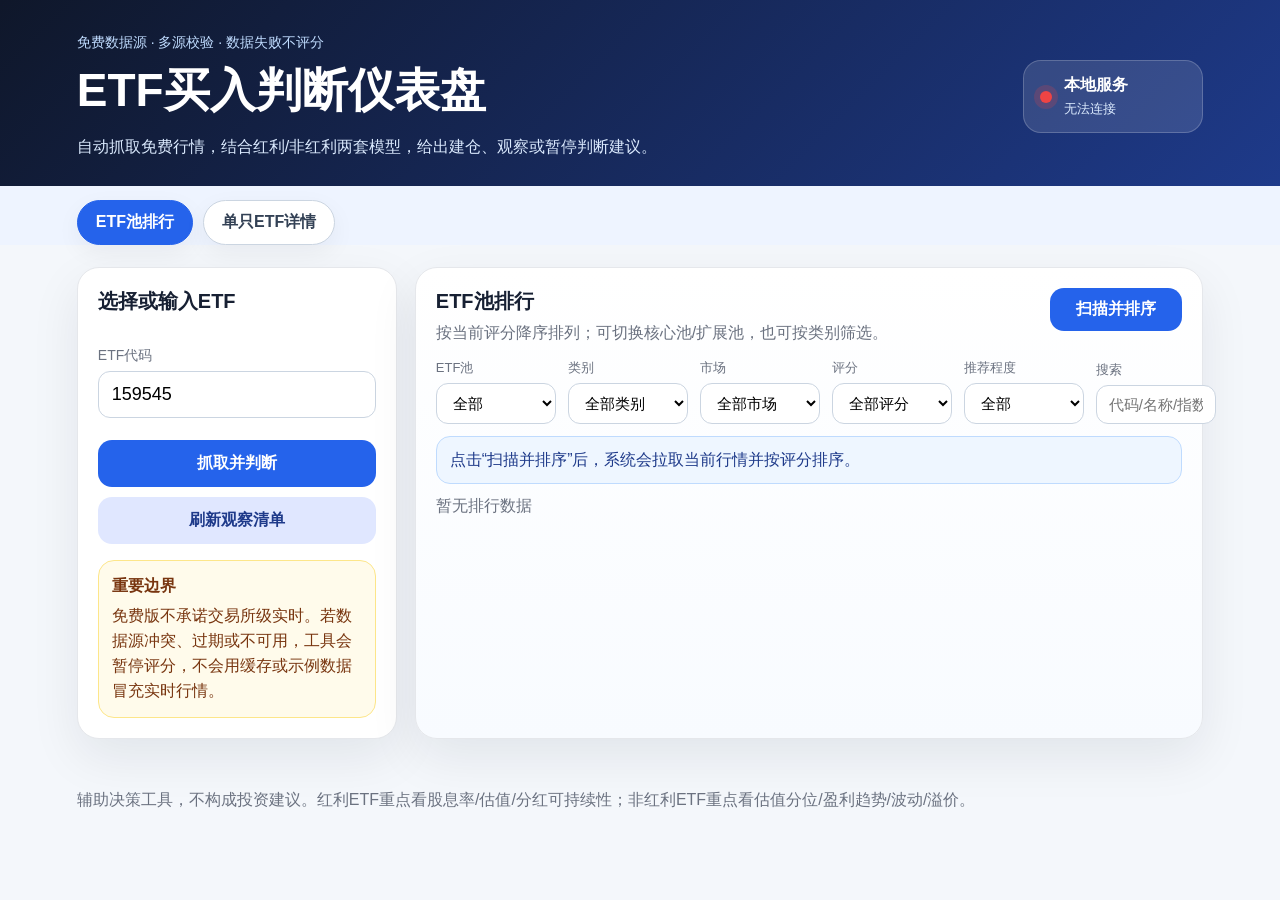
==== public/index.html @ 31ed78bc "Add core and extended ETF ranking page" ====
<!doctype html>
<html lang="zh-CN">
<head>
  <meta charset="utf-8" />
  <meta name="viewport" content="width=device-width, initial-scale=1" />
  <title>ETF买入判断仪表盘</title>
  <link rel="stylesheet" href="styles.css" />
</head>
<body>
  <header class="hero">
    <div>
      <p class="eyebrow">免费数据源 · 多源校验 · 数据失败不评分</p>
      <h1>ETF买入判断仪表盘</h1>
      <p class="subtitle">自动抓取免费行情，结合红利/非红利两套模型，给出建仓、观察或暂停判断建议。</p>
    </div>
    <div class="status-card">
      <span id="serverStatus" class="dot"></span>
      <div>
        <strong>本地服务</strong>
        <p id="serverStatusText">正在检测...</p>
      </div>
    </div>
  </header>

  <nav class="page-tabs">
    <button id="rankPageBtn" class="page-tab active" type="button">ETF池排行</button>
    <button id="detailPageBtn" class="page-tab" type="button">单只ETF详情</button>
  </nav>

  <main class="layout">
    <section class="panel controls">
      <h2>选择或输入ETF</h2>
      <div class="chips" id="templateChips"></div>
      <label class="field">
        <span>ETF代码</span>
        <input id="codeInput" value="159545" placeholder="例如 159545 / 513050 / VTI" />
      </label>
      <button id="analyzeBtn" class="primary">抓取并判断</button>
      <button id="refreshAllBtn" class="secondary">刷新观察清单</button>
      <div class="notice">
        <strong>重要边界</strong>
        <p>免费版不承诺交易所级实时。若数据源冲突、过期或不可用，工具会暂停评分，不会用缓存或示例数据冒充实时行情。</p>
      </div>
    </section>

    <section class="panel wide pool-panel page-section rank-page" id="poolRankPanel">
      <div class="pool-head">
        <div>
          <h2>ETF池排行</h2>
          <p>按当前评分降序排列；可切换核心池/扩展池，也可按类别筛选。</p>
        </div>
        <button id="scanPoolBtn" class="primary compact-btn">扫描并排序</button>
      </div>
      <div class="pool-filters">
        <label><span>ETF池</span><select id="poolFilter"><option value="all">全部</option><option value="core">核心池</option><option value="extended">扩展池</option></select></label>
        <label><span>类别</span><select id="categoryFilter"><option value="all">全部类别</option></select></label>
        <label><span>市场</span><select id="marketFilter"><option value="all">全部市场</option><option value="cn">A股场内</option><option value="hk_cross">港股/港股通/中概</option><option value="us">美股本土</option><option value="qdii">QDII/跨境</option></select></label>
        <label><span>评分</span><select id="scoreFilter"><option value="all">全部评分</option><option value="80">80分以上</option><option value="65">65-80分</option><option value="50">50-65分</option><option value="0">50分以下/暂停</option></select></label>
        <label><span>推荐程度</span><select id="recommendFilter"><option value="all">全部</option><option value="buy">可买/小底仓以上</option><option value="watch">观察等待</option><option value="avoid">暂不买/暂停</option></select></label>
        <label><span>搜索</span><input id="poolSearch" placeholder="代码/名称/指数" /></label>
      </div>
      <div id="poolSummary" class="pool-summary">点击“扫描并排序”后，系统会拉取当前行情并按评分排序。</div>
      <div id="poolRankList" class="pool-rank-list empty">暂无排行数据</div>
    </section>

    <section class="panel result-panel page-section detail-page">
      <div class="result-head">
        <div>
          <h2 id="etfTitle">等待分析</h2>
          <p id="etfSub">请选择ETF后点击“抓取并判断”。</p>
        </div>
        <div class="score-ring" id="scoreRing"><span id="scoreValue">--</span><small>分</small></div>
      </div>
      <div class="verdict" id="verdict">暂无建议</div>
      <div class="grid two">
        <div class="metric"><span>最新价</span><strong id="price">--</strong></div>
        <div class="metric"><span>涨跌幅</span><strong id="changePct">--</strong></div>
        <div class="metric"><span>成交额</span><strong id="amount">--</strong></div>
        <div class="metric"><span>52周价格分位</span><strong id="pricePct">--</strong></div>
        <div class="metric"><span>近一年波动率</span><strong id="volatility">--</strong></div>
        <div class="metric"><span>近一年最大回撤</span><strong id="drawdown">--</strong></div>
      </div>
      <div class="data-status" id="dataStatus">数据状态：--</div>
      <div class="risk-tags" id="riskTags"></div>
    </section>

    <section class="panel wide page-section detail-page">
      <h2>是否推荐买入</h2>
      <div id="recommendationDetails" class="recommendation-details empty">暂无数据</div>
    </section>

    <section class="panel wide page-section detail-page">
      <h2>核心数值</h2>
      <div id="rawMetrics" class="raw-metrics empty">暂无数据</div>
    </section>

    <section class="panel page-section detail-page">
      <h2>评分拆解</h2>
      <div id="components" class="components empty">暂无数据</div>
    </section>

    <section class="panel page-section detail-page">
      <h2>数据源校验</h2>
      <div id="sources" class="sources empty">暂无数据</div>
    </section>

    <section class="panel wide page-section detail-page">
      <h2>观察清单</h2>
      <div id="watchlist" class="watchlist"></div>
    </section>
  </main>

  <footer>
    <p>辅助决策工具，不构成投资建议。红利ETF重点看股息率/估值/分红可持续性；非红利ETF重点看估值分位/盈利趋势/波动/溢价。</p>
  </footer>

  <script src="app.js"></script>
</body>
</html>
---- public/styles.css ----
:root {
  --bg: #f4f7fb;
  --panel: #ffffff;
  --ink: #172033;
  --muted: #6b7280;
  --blue: #2563eb;
  --green: #16a34a;
  --amber: #d97706;
  --red: #dc2626;
  --line: #e5e7eb;
  --shadow: 0 18px 50px rgba(15, 23, 42, .08);
}
* { box-sizing: border-box; }
body { margin: 0; font-family: -apple-system, BlinkMacSystemFont, "Segoe UI", "PingFang SC", sans-serif; background: var(--bg); color: var(--ink); }
.hero { display: flex; justify-content: space-between; gap: 24px; align-items: center; padding: 34px 6vw 26px; background: linear-gradient(135deg, #0f172a, #1e3a8a); color: white; }
.eyebrow { color: #bfdbfe; margin: 0 0 8px; font-size: 14px; }
h1 { margin: 0; font-size: clamp(28px, 5vw, 46px); }
.subtitle { margin: 12px 0 0; color: #dbeafe; max-width: 760px; line-height: 1.6; }
.status-card { display:flex; align-items:center; gap:12px; background: rgba(255,255,255,.12); border: 1px solid rgba(255,255,255,.2); padding:14px 16px; border-radius:18px; min-width: 180px; }
.status-card p { margin: 4px 0 0; color:#dbeafe; font-size:13px; }
.dot { width:12px; height:12px; border-radius:50%; background:#f59e0b; box-shadow:0 0 0 6px rgba(245,158,11,.2); }
.dot.ok { background:#22c55e; box-shadow:0 0 0 6px rgba(34,197,94,.2); }
.dot.bad { background:#ef4444; box-shadow:0 0 0 6px rgba(239,68,68,.2); }
.layout { display:grid; grid-template-columns: 320px 1fr 1fr; gap:18px; padding: 22px 6vw 32px; }
.panel { background: var(--panel); border:1px solid var(--line); border-radius:22px; padding:20px; box-shadow: var(--shadow); }
.panel h2 { margin:0 0 16px; font-size:20px; }
.controls { grid-row: span 2; }
.wide { grid-column: 1 / -1; }
.chips { display:flex; flex-wrap:wrap; gap:8px; margin-bottom:16px; }
.chip { border:1px solid #cbd5e1; background:#f8fafc; padding:8px 10px; border-radius:999px; cursor:pointer; font-weight:600; }
.chip:hover, .chip.active { background:#dbeafe; border-color:#60a5fa; color:#1d4ed8; }
.field { display:block; margin:12px 0; }
.field span { display:block; color:var(--muted); font-size:14px; margin-bottom:6px; }
input { width:100%; border:1px solid #cbd5e1; border-radius:12px; padding:12px 13px; font-size:18px; text-transform:uppercase; }
button { width:100%; border:0; border-radius:14px; padding:13px 14px; font-size:16px; font-weight:700; cursor:pointer; margin-top:10px; }
.primary { background:var(--blue); color:white; }
.secondary { background:#e0e7ff; color:#1e3a8a; }
.notice { background:#fffbeb; border:1px solid #fde68a; color:#78350f; border-radius:16px; padding:13px; margin-top:16px; line-height:1.55; }
.notice p { margin:6px 0 0; }
.result-head { display:flex; justify-content:space-between; gap:16px; align-items:center; }
#etfTitle { margin-bottom:6px; }
#etfSub { margin:0; color:var(--muted); line-height:1.5; }
.score-ring { flex: 0 0 92px; height:92px; border-radius:50%; display:flex; align-items:center; justify-content:center; background:conic-gradient(var(--blue) 0deg, #e5e7eb 0); flex-direction:column; color:#0f172a; }
.score-ring span { font-size:28px; font-weight:800; }
.score-ring small { margin-top:-5px; color:var(--muted); }
.verdict { margin:16px 0; padding:14px; border-radius:16px; background:#eff6ff; color:#1e3a8a; font-weight:700; line-height:1.5; }
.grid.two { display:grid; grid-template-columns: repeat(2, minmax(0, 1fr)); gap:10px; }
.metric { background:#f8fafc; border:1px solid #e2e8f0; border-radius:16px; padding:12px; }
.metric span { display:block; color:var(--muted); font-size:13px; }
.metric strong { display:block; margin-top:6px; font-size:20px; }
.data-status { margin-top:14px; padding:12px; border-radius:14px; background:#f1f5f9; color:#334155; line-height:1.5; }
.risk-tags { display:flex; flex-wrap:wrap; gap:8px; margin-top:12px; }
.tag { background:#fee2e2; color:#991b1b; padding:7px 9px; border-radius:999px; font-size:13px; font-weight:700; }
.components, .sources { display:grid; gap:10px; }
.component-row, .source-row { border:1px solid #e5e7eb; border-radius:14px; padding:11px; background:#f9fafb; }
.component-top { display:flex; justify-content:space-between; margin-bottom:8px; font-weight:700; }
.bar { height:9px; background:#e5e7eb; border-radius:999px; overflow:hidden; }
.bar i { display:block; height:100%; background:var(--blue); border-radius:999px; }
.source-row { display:grid; grid-template-columns: 1fr auto; gap:8px; align-items:start; }
.source-row small { color:var(--muted); display:block; margin-top:4px; }
.empty { color:var(--muted); }
.watchlist { display:grid; grid-template-columns: repeat(auto-fit, minmax(220px, 1fr)); gap:12px; }
.watch-card { border:1px solid #e5e7eb; border-radius:18px; padding:14px; background:#f8fafc; }
.watch-card strong { display:block; font-size:18px; }
.watch-card p { margin:8px 0 0; color:var(--muted); }
footer { padding: 0 6vw 30px; color:var(--muted); line-height:1.6; }
@media (max-width: 1000px) { .layout { grid-template-columns: 1fr; } .controls { grid-row:auto; } .hero { flex-direction:column; align-items:flex-start; } }
.raw-metrics { display:grid; grid-template-columns: repeat(auto-fit, minmax(180px, 1fr)); gap:10px; }
.raw-item { background:#f8fafc; border:1px solid #e2e8f0; border-radius:16px; padding:12px; min-height:86px; }
.raw-item span { display:block; color:var(--muted); font-size:13px; line-height:1.35; }
.raw-item strong { display:block; margin-top:7px; font-size:18px; line-height:1.25; word-break:break-word; }
.raw-item small { display:block; color:#64748b; margin-top:6px; line-height:1.35; }
.recommendation-details { display:grid; grid-template-columns: repeat(2, minmax(220px, 1fr)); gap:12px; }
.recommend-card, .recommend-block { border:1px solid #e2e8f0; border-radius:18px; padding:14px; background:#f8fafc; }
.recommend-card span { display:block; color:var(--muted); font-size:13px; }
.recommend-card strong { display:block; margin-top:7px; font-size:24px; line-height:1.2; }
.recommend-card small { display:block; color:#64748b; margin-top:8px; line-height:1.45; }
.recommend-card.strong { background:#ecfdf5; border-color:#86efac; color:#14532d; }
.recommend-card.good { background:#eff6ff; border-color:#93c5fd; color:#1e3a8a; }
.recommend-card.watch { background:#fffbeb; border-color:#fde68a; color:#78350f; }
.recommend-card.neutral { background:#f8fafc; border-color:#cbd5e1; color:#334155; }
.recommend-card.bad { background:#fef2f2; border-color:#fecaca; color:#991b1b; }
.recommend-block { grid-column: span 1; }
.recommend-block.compare { grid-column: 1 / -1; background:#f8fafc; }
.recommend-block.caution { background:#fff7ed; border-color:#fed7aa; }
.recommend-block h3 { margin:0 0 8px; font-size:16px; color:#0f172a; }
.recommend-block ul { margin:0; padding-left:20px; line-height:1.65; }
.recommend-block p { margin:8px 0 0; line-height:1.65; color:#334155; }
@media (max-width: 760px) { .recommendation-details { grid-template-columns: 1fr; } .recommend-block, .recommend-block.compare { grid-column:auto; } }
.pool-panel { background: linear-gradient(180deg, #ffffff 0%, #f8fbff 100%); }
.pool-head { display:flex; align-items:flex-start; justify-content:space-between; gap:16px; margin-bottom:14px; }
.pool-head p { margin:6px 0 0; color:var(--muted); line-height:1.5; }
.compact-btn { width:auto; min-width:132px; margin-top:0; padding:11px 16px; }
.pool-filters { display:grid; grid-template-columns: repeat(4, minmax(150px, 1fr)); gap:12px; margin-bottom:12px; }
.pool-filters label span { display:block; color:var(--muted); font-size:13px; margin-bottom:6px; }
.pool-filters select, .pool-filters input { width:100%; border:1px solid #cbd5e1; border-radius:12px; padding:10px 12px; font-size:15px; background:#fff; }
.pool-summary { background:#eef6ff; border:1px solid #bfdbfe; color:#1e3a8a; border-radius:14px; padding:11px 13px; margin-bottom:12px; line-height:1.5; }
.pool-rank-list { display:grid; grid-template-columns: 1fr; gap:10px; max-height:720px; overflow:auto; padding-right:4px; }
.rank-card { width:100%; display:grid; grid-template-columns: 54px 1fr 185px; gap:12px; text-align:left; background:#fff; border:1px solid #e2e8f0; border-radius:18px; padding:13px; margin:0; align-items:center; box-shadow: 0 8px 24px rgba(15, 23, 42, .04); }
.rank-card:hover { border-color:#93c5fd; background:#f8fbff; }
.rank-no { font-weight:800; color:#64748b; font-size:18px; }
.rank-title { display:flex; gap:10px; align-items:baseline; flex-wrap:wrap; }
.rank-title strong { font-size:20px; color:#0f172a; }
.rank-title span { font-weight:700; color:#334155; }
.rank-sub { color:#64748b; font-size:13px; margin-top:4px; line-height:1.45; }
.rank-reason { color:#334155; margin-top:7px; line-height:1.45; font-size:14px; }
.rank-metrics { text-align:right; display:flex; flex-direction:column; gap:4px; align-items:flex-end; }
.rank-metrics span:nth-child(2) { color:#334155; font-weight:700; }
.rank-metrics small { color:#64748b; line-height:1.35; }
.score-badge { display:inline-flex; align-items:center; justify-content:center; min-width:58px; padding:7px 10px; border-radius:999px; font-size:18px; font-weight:900; background:#e2e8f0; color:#0f172a; }
.score-badge.strong { background:#dcfce7; color:#14532d; }
.score-badge.good { background:#dbeafe; color:#1e3a8a; }
.score-badge.watch { background:#fef3c7; color:#78350f; }
.score-badge.neutral { background:#e2e8f0; color:#334155; }
.score-badge.bad { background:#fee2e2; color:#991b1b; }
@media (max-width: 980px) { .pool-filters { grid-template-columns: repeat(2, minmax(0, 1fr)); } .rank-card { grid-template-columns: 42px 1fr; } .rank-metrics { grid-column: 2; text-align:left; align-items:flex-start; } }
@media (max-width: 640px) { .pool-head { flex-direction:column; } .compact-btn { width:100%; } .pool-filters { grid-template-columns: 1fr; } }
.page-tabs { display:flex; gap:10px; padding:14px 6vw 0; background:#eef4ff; }
.page-tab { width:auto; margin:0; padding:11px 18px; border-radius:999px; background:#fff; color:#334155; border:1px solid #cbd5e1; box-shadow:0 8px 24px rgba(15,23,42,.05); }
.page-tab.active { background:#2563eb; color:#fff; border-color:#2563eb; }
body[data-page="rank"] .detail-page { display:none; }
body[data-page="detail"] .rank-page { display:none; }
body[data-page="rank"] .controls { grid-row:auto; }
body[data-page="rank"] .pool-panel { grid-column: span 2; }
.pool-panel h2 { margin-bottom:4px; }
.pool-filters { grid-template-columns: repeat(6, minmax(120px, 1fr)); align-items:end; }
.rank-card { transition: transform .12s ease, border-color .12s ease, box-shadow .12s ease; }
.rank-card:hover { transform: translateY(-1px); box-shadow:0 14px 34px rgba(15,23,42,.08); }
.rank-sub::before { content:""; display:inline-block; width:8px; height:8px; border-radius:50%; background:#60a5fa; margin-right:6px; }
.rank-reason { background:#f8fafc; border-left:3px solid #bfdbfe; padding:7px 9px; border-radius:8px; }
@media (max-width: 1180px) { .pool-filters { grid-template-columns: repeat(3, minmax(0, 1fr)); } body[data-page="rank"] .pool-panel { grid-column: 1 / -1; } }
@media (max-width: 760px) { .page-tabs { padding:12px 4vw 0; } .page-tab { flex:1; padding:10px 8px; } .pool-filters { grid-template-columns: 1fr; } }
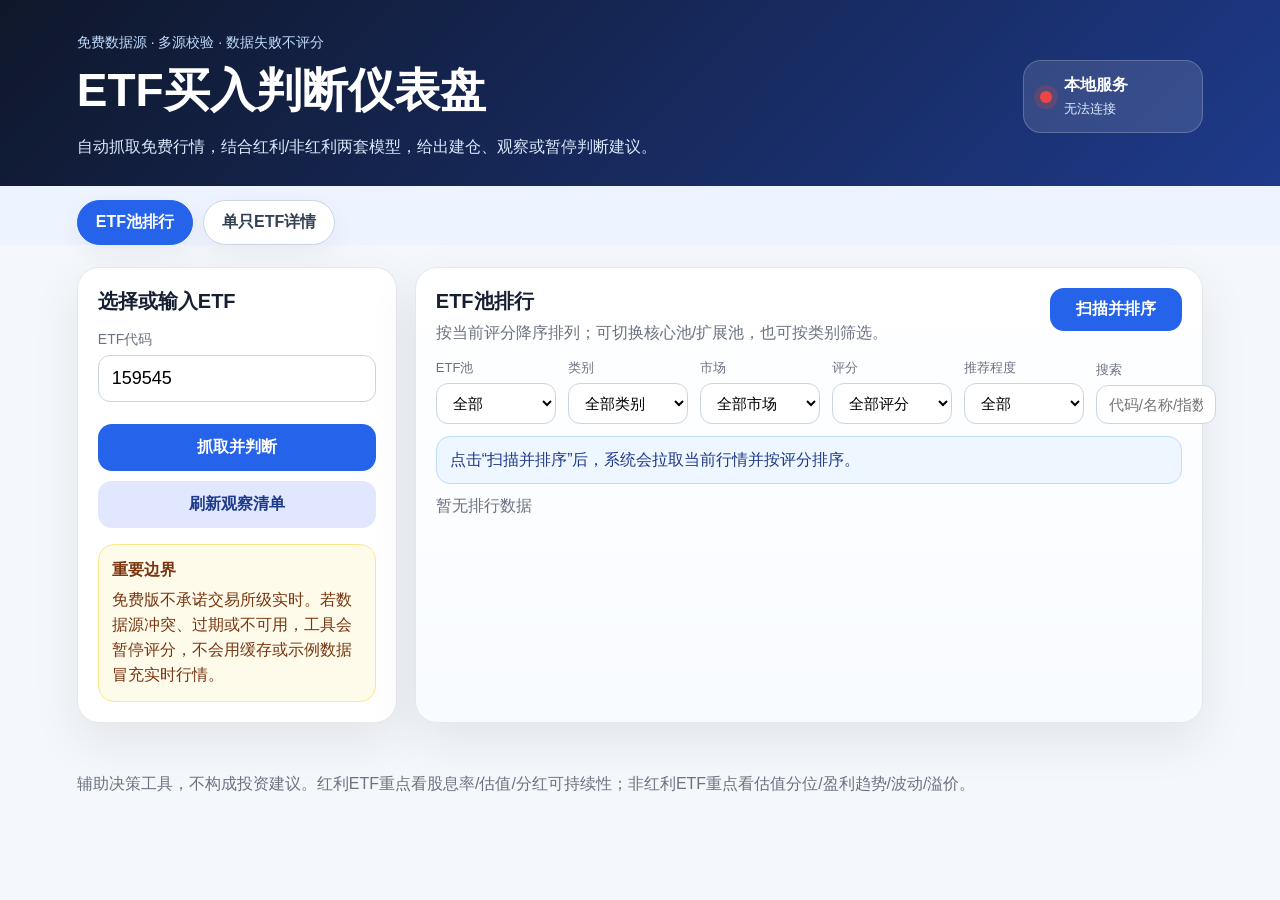
==== commit f42d4ee1: "Remove quick ETF chips" ====
--- a/public/index.html
+++ b/public/index.html
@@ -30,7 +30,6 @@
   <main class="layout">
     <section class="panel controls">
       <h2>选择或输入ETF</h2>
-      <div class="chips" id="templateChips"></div>
       <label class="field">
         <span>ETF代码</span>
         <input id="codeInput" value="159545" placeholder="例如 159545 / 513050 / VTI" />
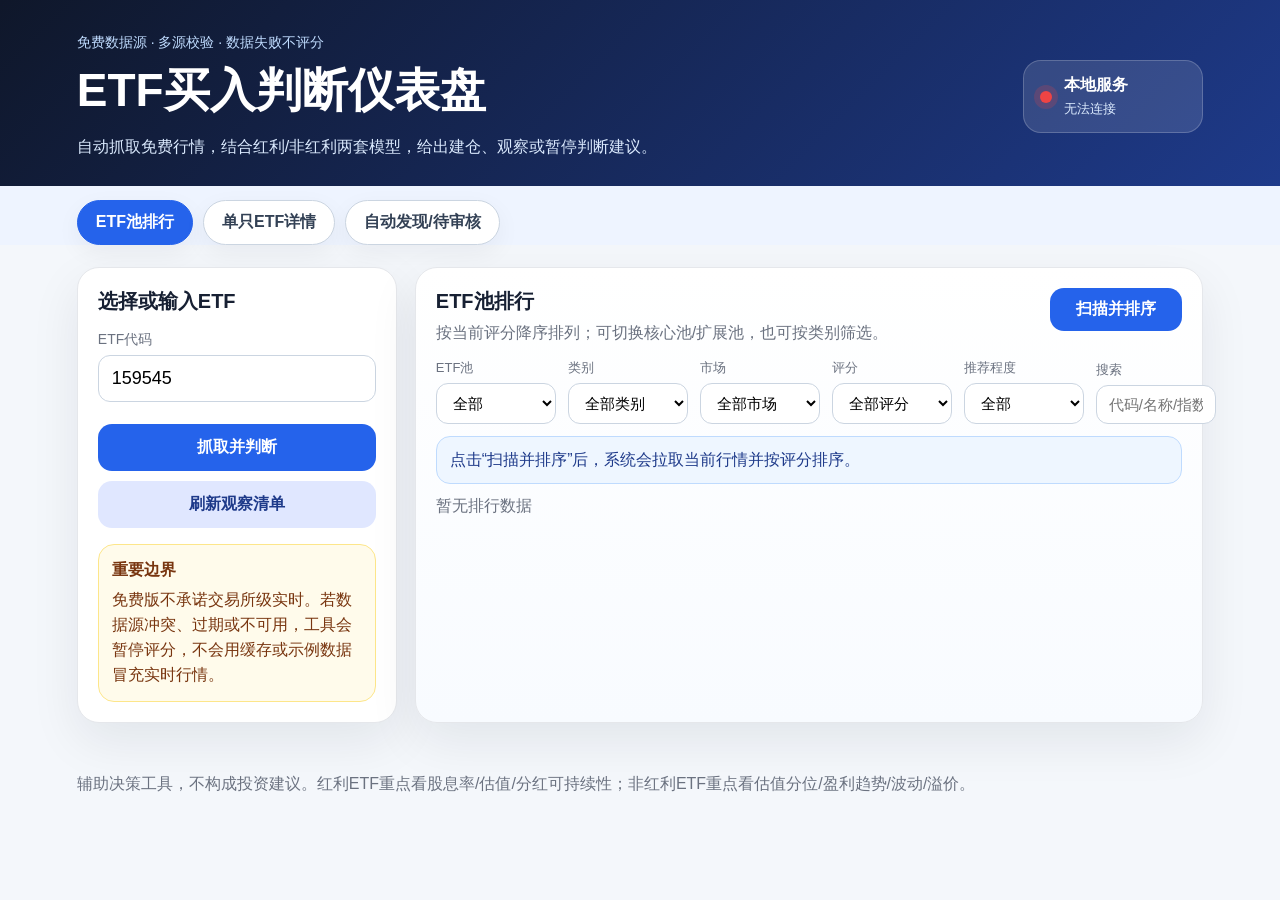
==== commit bfb36744: "Add ETF discovery and pool management page" ====
--- a/public/index.html
+++ b/public/index.html
@@ -25,6 +25,7 @@
   <nav class="page-tabs">
     <button id="rankPageBtn" class="page-tab active" type="button">ETF池排行</button>
     <button id="detailPageBtn" class="page-tab" type="button">单只ETF详情</button>
+    <button id="discoverPageBtn" class="page-tab" type="button">自动发现/待审核</button>
   </nav>
 
   <main class="layout">
@@ -60,6 +61,24 @@
       </div>
       <div id="poolSummary" class="pool-summary">点击“扫描并排序”后，系统会拉取当前行情并按评分排序。</div>
       <div id="poolRankList" class="pool-rank-list empty">暂无排行数据</div>
+    </section>
+
+    <section class="panel wide discover-panel page-section discover-page" id="discoverPanel">
+      <div class="pool-head">
+        <div>
+          <h2>ETF自动发现 / 待审核池</h2>
+          <p>自动从候选ETF中识别股票型ETF，先放入待审核或剔除池；不自动纳入核心/扩展池，避免误加。</p>
+        </div>
+        <button id="discoverBtn" class="primary compact-btn">发现新ETF</button>
+      </div>
+      <div class="pool-filters">
+        <label><span>发现状态</span><select id="discoverStatusFilter"><option value="all">全部</option><option value="pending">待审核</option><option value="excluded">已剔除</option></select></label>
+        <label><span>建议池</span><select id="discoverPoolFilter"><option value="all">全部</option><option value="core">建议核心池</option><option value="extended">建议扩展池</option></select></label>
+        <label><span>类别</span><select id="discoverCategoryFilter"><option value="all">全部类别</option></select></label>
+        <label><span>搜索</span><input id="discoverSearch" placeholder="代码/名称/原因" /></label>
+      </div>
+      <div id="discoverSummary" class="pool-summary">点击“发现新ETF”，系统会展示待审核和自动剔除的候选ETF。</div>
+      <div id="discoverList" class="pool-rank-list empty">暂无发现结果</div>
     </section>
 
     <section class="panel result-panel page-section detail-page">
--- a/public/styles.css
+++ b/public/styles.css
@@ -130,3 +130,10 @@
 .rank-reason { background:#f8fafc; border-left:3px solid #bfdbfe; padding:7px 9px; border-radius:8px; }
 @media (max-width: 1180px) { .pool-filters { grid-template-columns: repeat(3, minmax(0, 1fr)); } body[data-page="rank"] .pool-panel { grid-column: 1 / -1; } }
 @media (max-width: 760px) { .page-tabs { padding:12px 4vw 0; } .page-tab { flex:1; padding:10px 8px; } .pool-filters { grid-template-columns: 1fr; } }
+body[data-page="rank"] .detail-page, body[data-page="rank"] .discover-page { display:none; }
+body[data-page="detail"] .rank-page, body[data-page="detail"] .discover-page { display:none; }
+body[data-page="discover"] .rank-page, body[data-page="discover"] .detail-page { display:none; }
+body[data-page="discover"] .discover-panel { grid-column: span 2; }
+.discover-card { cursor:default; }
+.discover-card:hover { transform:none; }
+@media (max-width: 1180px) { body[data-page="discover"] .discover-panel { grid-column: 1 / -1; } }
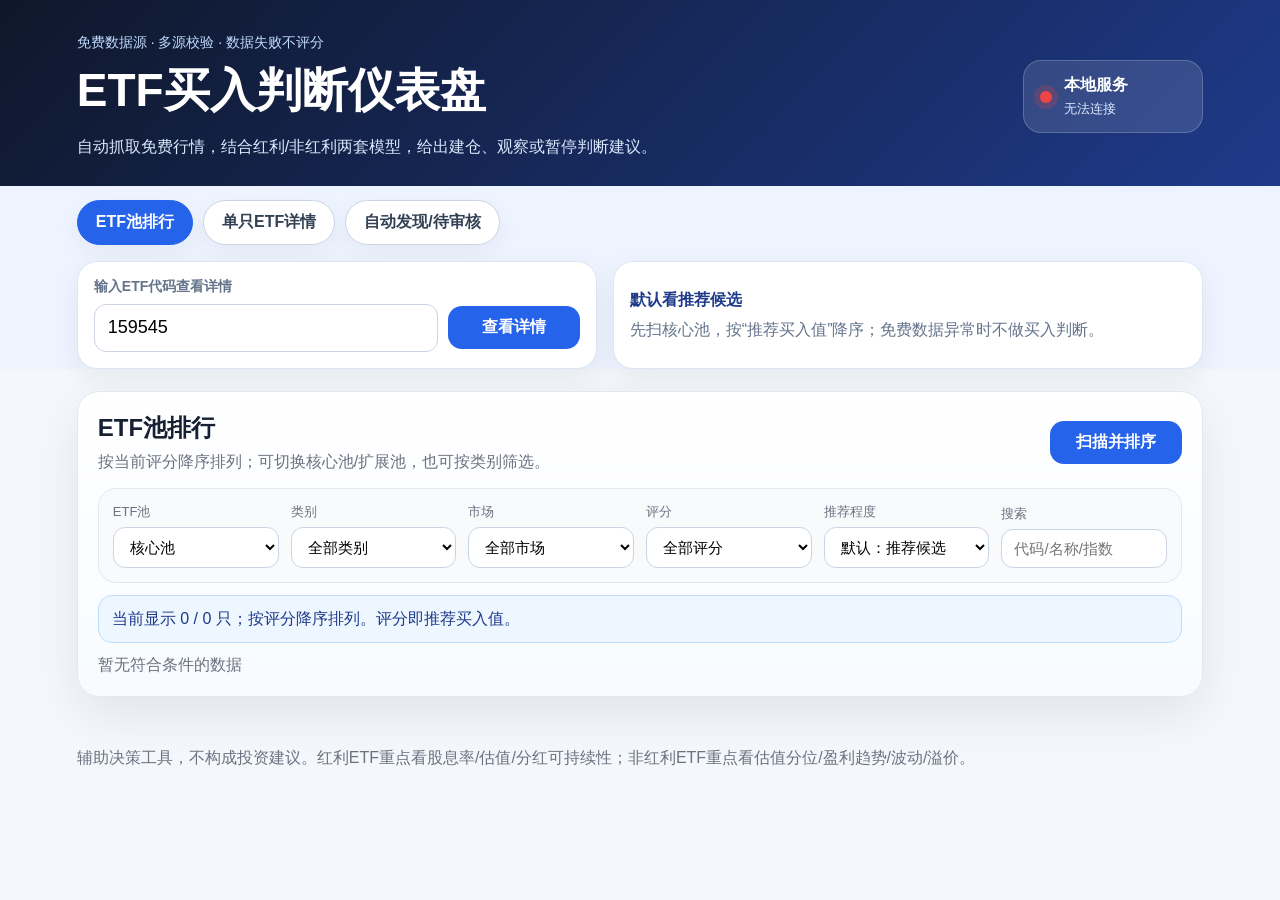
==== commit 23cc790a: "Optimize ETF workflow layout and defaults" ====
--- a/public/index.html
+++ b/public/index.html
@@ -28,20 +28,21 @@
     <button id="discoverPageBtn" class="page-tab" type="button">自动发现/待审核</button>
   </nav>
 
+  <section class="top-actions">
+    <div class="quick-search">
+      <label>输入ETF代码查看详情</label>
+      <div class="quick-search-row">
+        <input id="codeInput" value="159545" placeholder="例如 159545 / 513050 / VTI" />
+        <button id="analyzeBtn" class="primary compact-btn">查看详情</button>
+      </div>
+    </div>
+    <div class="top-note">
+      <strong>默认看推荐候选</strong>
+      <span>先扫核心池，按“推荐买入值”降序；免费数据异常时不做买入判断。</span>
+    </div>
+  </section>
+
   <main class="layout">
-    <section class="panel controls">
-      <h2>选择或输入ETF</h2>
-      <label class="field">
-        <span>ETF代码</span>
-        <input id="codeInput" value="159545" placeholder="例如 159545 / 513050 / VTI" />
-      </label>
-      <button id="analyzeBtn" class="primary">抓取并判断</button>
-      <button id="refreshAllBtn" class="secondary">刷新观察清单</button>
-      <div class="notice">
-        <strong>重要边界</strong>
-        <p>免费版不承诺交易所级实时。若数据源冲突、过期或不可用，工具会暂停评分，不会用缓存或示例数据冒充实时行情。</p>
-      </div>
-    </section>
 
     <section class="panel wide pool-panel page-section rank-page" id="poolRankPanel">
       <div class="pool-head">
@@ -52,11 +53,11 @@
         <button id="scanPoolBtn" class="primary compact-btn">扫描并排序</button>
       </div>
       <div class="pool-filters">
-        <label><span>ETF池</span><select id="poolFilter"><option value="all">全部</option><option value="core">核心池</option><option value="extended">扩展池</option></select></label>
+        <label><span>ETF池</span><select id="poolFilter"><option value="core" selected>核心池</option><option value="extended">扩展池</option><option value="all">全部</option></select></label>
         <label><span>类别</span><select id="categoryFilter"><option value="all">全部类别</option></select></label>
         <label><span>市场</span><select id="marketFilter"><option value="all">全部市场</option><option value="cn">A股场内</option><option value="hk_cross">港股/港股通/中概</option><option value="us">美股本土</option><option value="qdii">QDII/跨境</option></select></label>
-        <label><span>评分</span><select id="scoreFilter"><option value="all">全部评分</option><option value="80">80分以上</option><option value="65">65-80分</option><option value="50">50-65分</option><option value="0">50分以下/暂停</option></select></label>
-        <label><span>推荐程度</span><select id="recommendFilter"><option value="all">全部</option><option value="buy">可买/小底仓以上</option><option value="watch">观察等待</option><option value="avoid">暂不买/暂停</option></select></label>
+        <label><span>评分</span><select id="scoreFilter"><option value="all">全部评分</option><option value="80">80分以上</option><option value="65">65-80分</option><option value="60">60-65分</option><option value="50">50-60分</option><option value="0">50分以下/暂停</option></select></label>
+        <label><span>推荐程度</span><select id="recommendFilter"><option value="recommended" selected>默认：推荐候选</option><option value="all">全部</option><option value="buy">小底仓以上</option><option value="cautious">谨慎小底仓</option><option value="watch">观察等待</option><option value="avoid">暂不买/暂停</option></select></label>
         <label><span>搜索</span><input id="poolSearch" placeholder="代码/名称/指数" /></label>
       </div>
       <div id="poolSummary" class="pool-summary">点击“扫描并排序”后，系统会拉取当前行情并按评分排序。</div>
@@ -72,9 +73,11 @@
         <button id="discoverBtn" class="primary compact-btn">发现新ETF</button>
       </div>
       <div class="pool-filters">
-        <label><span>发现状态</span><select id="discoverStatusFilter"><option value="all">全部</option><option value="pending">待审核</option><option value="excluded">已剔除</option></select></label>
-        <label><span>建议池</span><select id="discoverPoolFilter"><option value="all">全部</option><option value="core">建议核心池</option><option value="extended">建议扩展池</option></select></label>
+        <label><span>发现状态</span><select id="discoverStatusFilter"><option value="pending" selected>默认：待审核</option><option value="all">全部</option><option value="excluded">已剔除</option></select></label>
+        <label><span>建议池</span><select id="discoverPoolFilter"><option value="core" selected>默认：建议核心池</option><option value="extended">建议扩展池</option><option value="all">全部</option></select></label>
         <label><span>类别</span><select id="discoverCategoryFilter"><option value="all">全部类别</option></select></label>
+        <label><span>市场</span><select id="discoverMarketFilter"><option value="all">全部市场</option><option value="cn">A股场内</option><option value="hk_cross">港股/港股通/中概</option><option value="us">美股本土</option><option value="qdii">QDII/跨境</option></select></label>
+        <label><span>质量</span><select id="discoverQualityFilter"><option value="stock">股票型候选</option><option value="all">全部含剔除</option></select></label>
         <label><span>搜索</span><input id="discoverSearch" placeholder="代码/名称/原因" /></label>
       </div>
       <div id="discoverSummary" class="pool-summary">点击“发现新ETF”，系统会展示待审核和自动剔除的候选ETF。</div>
--- a/public/styles.css
+++ b/public/styles.css
@@ -137,3 +137,26 @@
 .discover-card { cursor:default; }
 .discover-card:hover { transform:none; }
 @media (max-width: 1180px) { body[data-page="discover"] .discover-panel { grid-column: 1 / -1; } }
+/* UX refresh: single-column workflow with global search and clearer pages */
+.layout { grid-template-columns: repeat(2, minmax(0, 1fr)); max-width: 1480px; margin: 0 auto; }
+.top-actions { display:grid; grid-template-columns: minmax(280px, 520px) 1fr; gap:16px; align-items:stretch; padding:16px 6vw 0; background:#eef4ff; }
+.quick-search, .top-note { background:#fff; border:1px solid #dbe5f3; border-radius:20px; padding:16px; box-shadow:0 10px 30px rgba(15,23,42,.06); }
+.quick-search label { display:block; font-size:14px; color:#64748b; margin-bottom:8px; font-weight:700; }
+.quick-search-row { display:grid; grid-template-columns: 1fr auto; gap:10px; align-items:center; }
+.quick-search-row input { height:48px; }
+.top-note { display:flex; flex-direction:column; justify-content:center; gap:6px; color:#334155; line-height:1.45; }
+.top-note strong { color:#1e3a8a; font-size:16px; }
+.top-note span { color:#64748b; }
+body[data-page="rank"] .pool-panel, body[data-page="discover"] .discover-panel { grid-column: 1 / -1; }
+body[data-page="detail"] .result-panel { grid-column: 1 / -1; }
+.pool-filters { grid-template-columns: repeat(6, minmax(130px, 1fr)); background:#f8fafc; border:1px solid #e2e8f0; padding:14px; border-radius:18px; }
+.pool-head { align-items:center; }
+.pool-head h2 { font-size:24px; }
+.rank-card { grid-template-columns: 58px minmax(0, 1fr) 220px; }
+.rank-title strong { letter-spacing:.2px; }
+.rank-reason { font-size:14px; color:#1f2937; }
+.discover-panel .pool-filters { grid-template-columns: repeat(6, minmax(130px, 1fr)); }
+.discover-card { cursor:pointer; }
+.discover-card:hover { transform: translateY(-1px); }
+@media (max-width: 1180px) { .layout { grid-template-columns:1fr; } .top-actions { grid-template-columns:1fr; } .pool-filters, .discover-panel .pool-filters { grid-template-columns: repeat(3, minmax(0, 1fr)); } }
+@media (max-width: 760px) { .top-actions { padding:12px 4vw 0; } .quick-search-row { grid-template-columns:1fr; } .pool-filters, .discover-panel .pool-filters { grid-template-columns:1fr; } .rank-card { grid-template-columns: 42px 1fr; } }
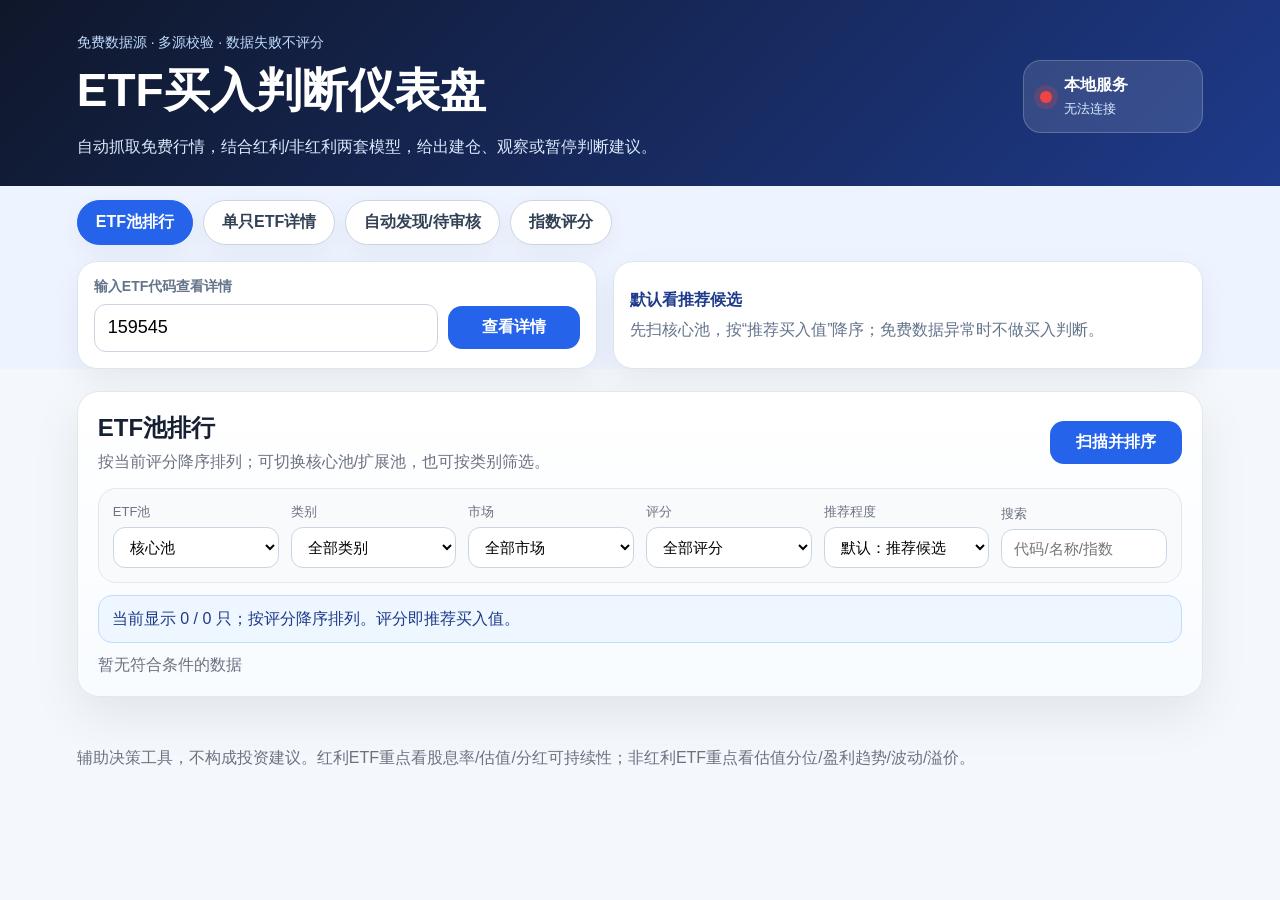
==== commit 9439e702: "Add index scoring page with holdings" ====
--- a/public/index.html
+++ b/public/index.html
@@ -26,6 +26,7 @@
     <button id="rankPageBtn" class="page-tab active" type="button">ETF池排行</button>
     <button id="detailPageBtn" class="page-tab" type="button">单只ETF详情</button>
     <button id="discoverPageBtn" class="page-tab" type="button">自动发现/待审核</button>
+    <button id="indexPageBtn" class="page-tab" type="button">指数评分</button>
   </nav>
 
   <section class="top-actions">
@@ -84,6 +85,25 @@
       <div id="discoverList" class="pool-rank-list empty">暂无发现结果</div>
     </section>
 
+    <section class="panel wide index-panel page-section index-page" id="indexPanel">
+      <div class="pool-head">
+        <div>
+          <h2>指数评分</h2>
+          <p>按跟踪指数聚合ETF，使用代表ETF的当前评分作为指数推荐买入值，并展示代表ETF的Top 10持仓。</p>
+        </div>
+        <button id="scanIndexBtn" class="primary compact-btn">扫描指数</button>
+      </div>
+      <div class="pool-filters">
+        <label><span>类别</span><select id="indexCategoryFilter"><option value="all">全部类别</option></select></label>
+        <label><span>市场</span><select id="indexMarketFilter"><option value="all">全部市场</option><option value="cn">A股场内</option><option value="hk_cross">港股/港股通/中概</option><option value="us">美股本土</option><option value="qdii">QDII/跨境</option></select></label>
+        <label><span>评分</span><select id="indexScoreFilter"><option value="all">全部评分</option><option value="80">80分以上</option><option value="65">65-80分</option><option value="60">60-65分</option><option value="50">50-60分</option><option value="0">50分以下/暂停</option></select></label>
+        <label><span>推荐程度</span><select id="indexRecommendFilter"><option value="recommended" selected>默认：推荐候选</option><option value="all">全部</option><option value="buy">小底仓以上</option><option value="cautious">谨慎小底仓</option><option value="watch">观察等待</option><option value="avoid">暂不买/暂停</option></select></label>
+        <label><span>搜索</span><input id="indexSearch" placeholder="指数/ETF/代码" /></label>
+      </div>
+      <div id="indexSummary" class="pool-summary">点击“扫描指数”后，系统会按指数聚合并评分排序。</div>
+      <div id="indexRankList" class="index-rank-list empty">暂无指数评分数据</div>
+    </section>
+
     <section class="panel result-panel page-section detail-page">
       <div class="result-head">
         <div>
--- a/public/styles.css
+++ b/public/styles.css
@@ -160,3 +160,23 @@
 .discover-card:hover { transform: translateY(-1px); }
 @media (max-width: 1180px) { .layout { grid-template-columns:1fr; } .top-actions { grid-template-columns:1fr; } .pool-filters, .discover-panel .pool-filters { grid-template-columns: repeat(3, minmax(0, 1fr)); } }
 @media (max-width: 760px) { .top-actions { padding:12px 4vw 0; } .quick-search-row { grid-template-columns:1fr; } .pool-filters, .discover-panel .pool-filters { grid-template-columns:1fr; } .rank-card { grid-template-columns: 42px 1fr; } }
+body[data-page="index"] .rank-page, body[data-page="index"] .detail-page, body[data-page="index"] .discover-page { display:none; }
+body[data-page="index"] .index-panel { grid-column: 1 / -1; }
+.index-rank-list { display:grid; grid-template-columns:1fr; gap:14px; max-height:820px; overflow:auto; padding-right:4px; }
+.index-card { background:#fff; border:1px solid #e2e8f0; border-radius:20px; padding:16px; box-shadow:0 10px 30px rgba(15,23,42,.05); }
+.index-card-head { display:grid; grid-template-columns:54px minmax(0,1fr) 200px; gap:12px; align-items:start; }
+.index-title-block h3 { margin:0; font-size:20px; color:#0f172a; }
+.index-title-block p { margin:5px 0 0; color:#64748b; line-height:1.4; }
+.index-related { font-size:13px; }
+.index-reason { margin-top:12px; }
+.holdings-title { margin-top:12px; font-weight:800; color:#334155; }
+.holdings-grid { margin-top:8px; display:grid; grid-template-columns:repeat(2, minmax(0,1fr)); gap:8px; }
+.holding-row { display:flex; justify-content:space-between; gap:10px; background:#f8fafc; border:1px solid #e2e8f0; border-radius:12px; padding:9px 10px; line-height:1.35; }
+.holding-row span { color:#334155; overflow:hidden; text-overflow:ellipsis; white-space:nowrap; }
+.holding-row strong { color:#1e3a8a; flex:0 0 auto; }
+.holding-empty { margin-top:8px; color:#64748b; background:#f8fafc; border:1px dashed #cbd5e1; border-radius:12px; padding:10px; }
+@media (max-width: 900px) { .index-card-head { grid-template-columns:42px 1fr; } .index-card-head .rank-metrics { grid-column:2; align-items:flex-start; text-align:left; } .holdings-grid { grid-template-columns:1fr; } }
+/* Page visibility fix for the new index scoring page */
+body[data-page="rank"] .index-page,
+body[data-page="detail"] .index-page,
+body[data-page="discover"] .index-page { display:none; }
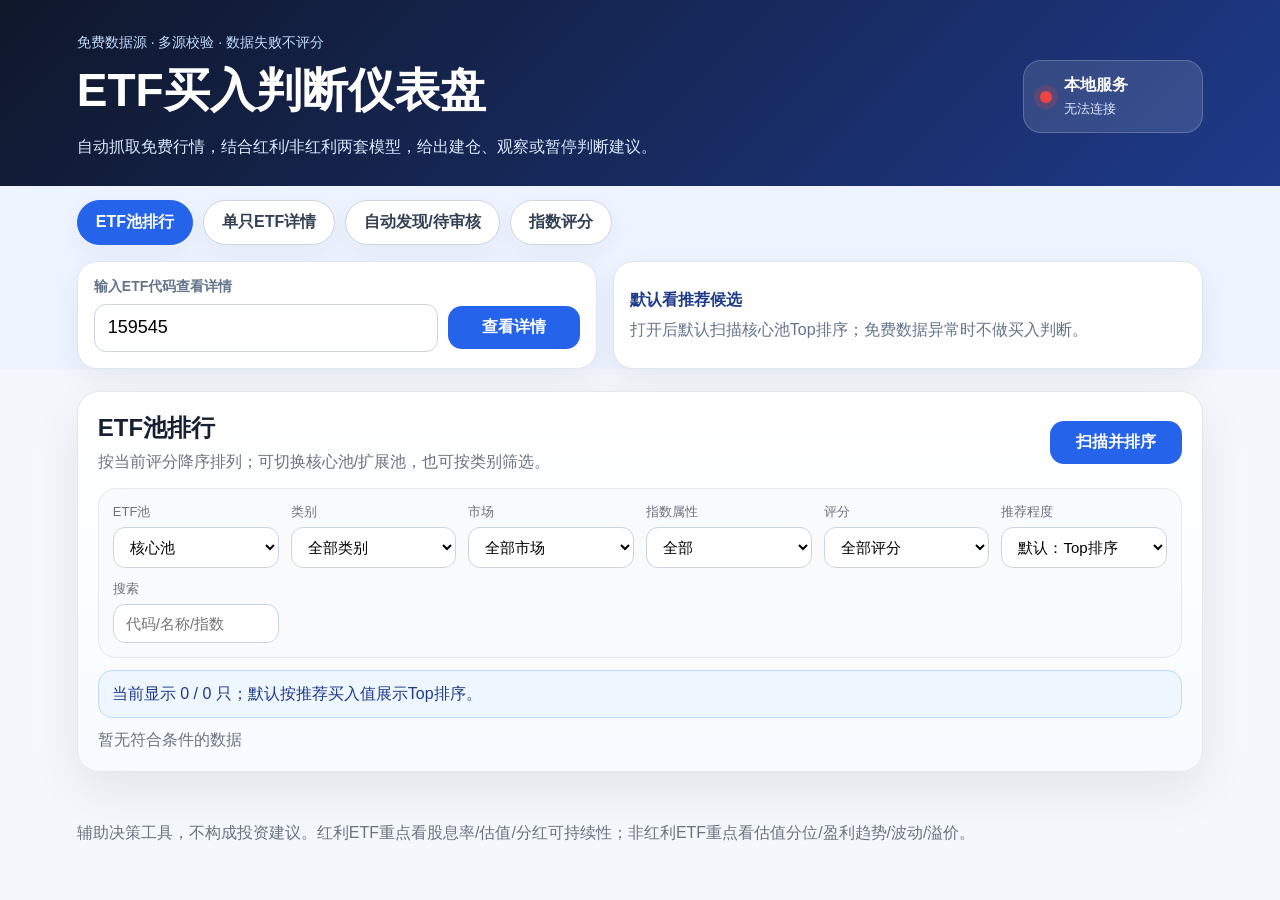
==== commit 4cd2a7cc: "Add custom index fund tag and filters" ====
--- a/public/index.html
+++ b/public/index.html
@@ -39,7 +39,7 @@
     </div>
     <div class="top-note">
       <strong>默认看推荐候选</strong>
-      <span>先扫核心池，按“推荐买入值”降序；免费数据异常时不做买入判断。</span>
+      <span>打开后默认扫描核心池Top排序；免费数据异常时不做买入判断。</span>
     </div>
   </section>
 
@@ -57,11 +57,12 @@
         <label><span>ETF池</span><select id="poolFilter"><option value="core" selected>核心池</option><option value="extended">扩展池</option><option value="all">全部</option></select></label>
         <label><span>类别</span><select id="categoryFilter"><option value="all">全部类别</option></select></label>
         <label><span>市场</span><select id="marketFilter"><option value="all">全部市场</option><option value="cn">A股场内</option><option value="hk_cross">港股/港股通/中概</option><option value="us">美股本土</option><option value="qdii">QDII/跨境</option></select></label>
+        <label><span>指数属性</span><select id="indexNatureFilter"><option value="all">全部</option><option value="custom">定制指数基金</option><option value="standard">主流宽基指数</option></select></label>
         <label><span>评分</span><select id="scoreFilter"><option value="all">全部评分</option><option value="80">80分以上</option><option value="65">65-80分</option><option value="60">60-65分</option><option value="50">50-60分</option><option value="0">50分以下/暂停</option></select></label>
-        <label><span>推荐程度</span><select id="recommendFilter"><option value="recommended" selected>默认：推荐候选</option><option value="all">全部</option><option value="buy">小底仓以上</option><option value="cautious">谨慎小底仓</option><option value="watch">观察等待</option><option value="avoid">暂不买/暂停</option></select></label>
+        <label><span>推荐程度</span><select id="recommendFilter"><option value="all" selected>默认：Top排序</option><option value="recommended">推荐候选</option><option value="buy">小底仓以上</option><option value="cautious">谨慎小底仓</option><option value="watch">观察等待</option><option value="avoid">暂不买/暂停</option></select></label>
         <label><span>搜索</span><input id="poolSearch" placeholder="代码/名称/指数" /></label>
       </div>
-      <div id="poolSummary" class="pool-summary">点击“扫描并排序”后，系统会拉取当前行情并按评分排序。</div>
+      <div id="poolSummary" class="pool-summary">打开页面后会自动扫描核心池，并按评分展示Top排序；也可以手动切换筛选条件后重新扫描。</div>
       <div id="poolRankList" class="pool-rank-list empty">暂无排行数据</div>
     </section>
 
@@ -69,15 +70,17 @@
       <div class="pool-head">
         <div>
           <h2>ETF自动发现 / 待审核池</h2>
-          <p>自动从候选ETF中识别股票型ETF，先放入待审核或剔除池；不自动纳入核心/扩展池，避免误加。</p>
+          <p>先判断“能不能进池”，再判断“现在值不值得买”。默认展示待审核ETF的买入评分排行。</p>
         </div>
         <button id="discoverBtn" class="primary compact-btn">发现新ETF</button>
       </div>
       <div class="pool-filters">
+        <label><span>展示模式</span><select id="discoverModeFilter"><option value="score" selected>买入评分排行</option><option value="review">入池审核</option></select></label>
         <label><span>发现状态</span><select id="discoverStatusFilter"><option value="pending" selected>默认：待审核</option><option value="all">全部</option><option value="excluded">已剔除</option></select></label>
         <label><span>建议池</span><select id="discoverPoolFilter"><option value="core" selected>默认：建议核心池</option><option value="extended">建议扩展池</option><option value="all">全部</option></select></label>
         <label><span>类别</span><select id="discoverCategoryFilter"><option value="all">全部类别</option></select></label>
         <label><span>市场</span><select id="discoverMarketFilter"><option value="all">全部市场</option><option value="cn">A股场内</option><option value="hk_cross">港股/港股通/中概</option><option value="us">美股本土</option><option value="qdii">QDII/跨境</option></select></label>
+        <label><span>指数属性</span><select id="discoverNatureFilter"><option value="all">全部</option><option value="custom">定制指数基金</option><option value="standard">主流宽基指数</option></select></label>
         <label><span>质量</span><select id="discoverQualityFilter"><option value="stock">股票型候选</option><option value="all">全部含剔除</option></select></label>
         <label><span>搜索</span><input id="discoverSearch" placeholder="代码/名称/原因" /></label>
       </div>
@@ -96,6 +99,7 @@
       <div class="pool-filters">
         <label><span>类别</span><select id="indexCategoryFilter"><option value="all">全部类别</option></select></label>
         <label><span>市场</span><select id="indexMarketFilter"><option value="all">全部市场</option><option value="cn">A股场内</option><option value="hk_cross">港股/港股通/中概</option><option value="us">美股本土</option><option value="qdii">QDII/跨境</option></select></label>
+        <label><span>指数属性</span><select id="indexNaturePageFilter"><option value="all">全部</option><option value="custom">定制指数基金</option><option value="standard">主流宽基指数</option></select></label>
         <label><span>评分</span><select id="indexScoreFilter"><option value="all">全部评分</option><option value="80">80分以上</option><option value="65">65-80分</option><option value="60">60-65分</option><option value="50">50-60分</option><option value="0">50分以下/暂停</option></select></label>
         <label><span>推荐程度</span><select id="indexRecommendFilter"><option value="recommended" selected>默认：推荐候选</option><option value="all">全部</option><option value="buy">小底仓以上</option><option value="cautious">谨慎小底仓</option><option value="watch">观察等待</option><option value="avoid">暂不买/暂停</option></select></label>
         <label><span>搜索</span><input id="indexSearch" placeholder="指数/ETF/代码" /></label>
@@ -135,6 +139,11 @@
       <div id="rawMetrics" class="raw-metrics empty">暂无数据</div>
     </section>
 
+    <section class="panel wide page-section detail-page">
+      <h2>Top 10 成分股 / 持仓占比</h2>
+      <div id="singleHoldings" class="single-holdings empty">暂无数据</div>
+    </section>
+
     <section class="panel page-section detail-page">
       <h2>评分拆解</h2>
       <div id="components" class="components empty">暂无数据</div>
--- a/public/styles.css
+++ b/public/styles.css
@@ -180,3 +180,27 @@
 body[data-page="rank"] .index-page,
 body[data-page="detail"] .index-page,
 body[data-page="discover"] .index-page { display:none; }
+.index-dimensions { margin-top:12px; border:1px solid #dbeafe; background:#f8fbff; border-radius:16px; padding:10px 12px; }
+.index-dimensions summary { cursor:pointer; font-weight:800; color:#1e3a8a; list-style:none; }
+.index-dimensions summary::-webkit-details-marker { display:none; }
+.index-dimensions summary::after { content:"展开/收起"; float:right; font-size:12px; color:#64748b; font-weight:600; }
+.index-dimension-grid { margin-top:10px; display:grid; grid-template-columns: repeat(auto-fit, minmax(150px, 1fr)); gap:8px; }
+.index-dimension { background:#fff; border:1px solid #e2e8f0; border-radius:12px; padding:9px 10px; }
+.index-dimension span, .index-component span { display:block; color:#64748b; font-size:12px; margin-bottom:4px; }
+.index-dimension strong, .index-component strong { color:#0f172a; font-size:15px; }
+.index-components { margin-top:10px; display:grid; grid-template-columns: repeat(auto-fit, minmax(130px, 1fr)); gap:8px; }
+.index-component { background:#eef6ff; border:1px solid #bfdbfe; border-radius:12px; padding:9px 10px; }
+
+.single-holdings { display:block; }
+.holding-meta { color:#64748b; font-size:13px; margin-bottom:10px; line-height:1.4; }
+.single-holdings .holdings-grid { grid-template-columns: repeat(auto-fit, minmax(220px, 1fr)); }
+
+.discover-card-split { align-items:stretch; }
+.discover-two-col { display:grid; grid-template-columns: repeat(2, minmax(0,1fr)); gap:10px; margin-top:8px; }
+.discover-box { border:1px solid #e2e8f0; border-radius:12px; padding:10px; background:#fff; }
+.discover-box .box-label { display:block; color:#64748b; font-size:12px; margin-bottom:5px; }
+.discover-box strong { display:block; color:#0f172a; font-size:15px; line-height:1.35; }
+.discover-box small { display:block; color:#64748b; margin-top:5px; line-height:1.4; }
+.review-box { background:#f8fafc; }
+.score-box { background:#eff6ff; border-color:#bfdbfe; }
+@media (max-width: 760px) { .discover-two-col { grid-template-columns:1fr; } }
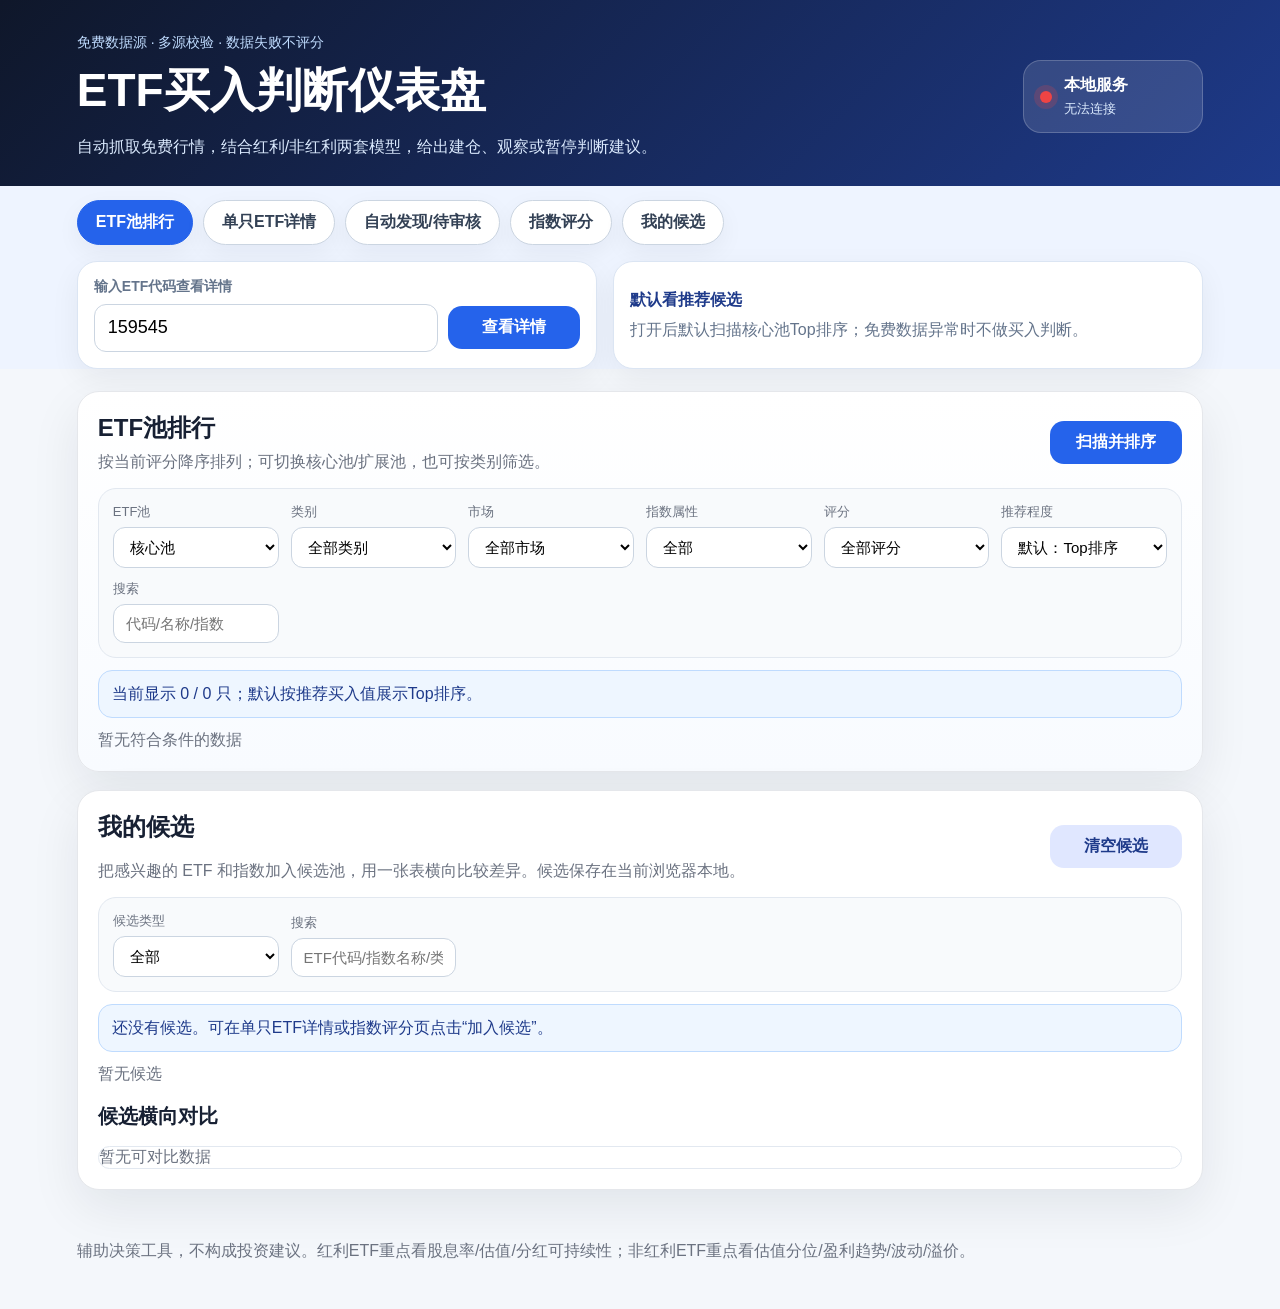
==== commit 1c5e96b9: "Finish candidate and data quality features" ====
--- a/public/index.html
+++ b/public/index.html
@@ -27,6 +27,7 @@
     <button id="detailPageBtn" class="page-tab" type="button">单只ETF详情</button>
     <button id="discoverPageBtn" class="page-tab" type="button">自动发现/待审核</button>
     <button id="indexPageBtn" class="page-tab" type="button">指数评分</button>
+    <button id="candidatePageBtn" class="page-tab" type="button">我的候选</button>
   </nav>
 
   <section class="top-actions">
@@ -108,11 +109,31 @@
       <div id="indexRankList" class="index-rank-list empty">暂无指数评分数据</div>
     </section>
 
+    <section class="panel wide candidate-panel page-section candidate-page" id="candidatePanel">
+      <div class="pool-head">
+        <div>
+          <h2>我的候选</h2>
+          <p>把感兴趣的 ETF 和指数加入候选池，用一张表横向比较差异。候选保存在当前浏览器本地。</p>
+        </div>
+        <button id="clearCandidatesBtn" class="secondary compact-btn">清空候选</button>
+      </div>
+      <div class="pool-filters candidate-filters">
+        <label><span>候选类型</span><select id="candidateTypeFilter"><option value="all">全部</option><option value="etf">ETF</option><option value="index">指数</option></select></label>
+        <label><span>搜索</span><input id="candidateSearch" placeholder="ETF代码/指数名称/类别" /></label>
+      </div>
+      <div id="candidateSummary" class="pool-summary">还没有候选。可在单只ETF详情或指数评分页点击“加入候选”。</div>
+      <div id="candidateList" class="candidate-list empty">暂无候选</div>
+      <h2 class="compare-title">候选横向对比</h2>
+      <div id="candidateCompare" class="candidate-compare empty">暂无可对比数据</div>
+    </section>
+
     <section class="panel result-panel page-section detail-page">
       <div class="result-head">
         <div>
           <h2 id="etfTitle">等待分析</h2>
           <p id="etfSub">请选择ETF后点击“抓取并判断”。</p>
+          <div id="linkedIndexAction" class="linked-index-action"></div>
+          <div id="detailCandidateAction" class="linked-index-action"></div>
         </div>
         <div class="score-ring" id="scoreRing"><span id="scoreValue">--</span><small>分</small></div>
       </div>
@@ -132,6 +153,11 @@
     <section class="panel wide page-section detail-page">
       <h2>是否推荐买入</h2>
       <div id="recommendationDetails" class="recommendation-details empty">暂无数据</div>
+    </section>
+
+    <section class="panel wide page-section detail-page">
+      <h2>数据完整度</h2>
+      <div id="dataQuality" class="data-quality empty">暂无数据</div>
     </section>
 
     <section class="panel wide page-section detail-page">
--- a/public/styles.css
+++ b/public/styles.css
@@ -204,3 +204,68 @@
 .review-box { background:#f8fafc; }
 .score-box { background:#eff6ff; border-color:#bfdbfe; }
 @media (max-width: 760px) { .discover-two-col { grid-template-columns:1fr; } }
+.methodology-box { margin-top:12px; background:#f8fafc; border:1px solid #e2e8f0; border-radius:14px; padding:12px; }
+.methodology-box strong { color:#1e3a8a; }
+.methodology-box p { margin:6px 0 0; color:#334155; line-height:1.55; }
+.methodology-box small { display:block; margin-top:6px; color:#64748b; line-height:1.4; }
+.linked-index-action { margin-top:10px; }
+.link-index-btn { width:auto; margin:0; padding:8px 12px; border-radius:999px; background:#eff6ff; color:#1e3a8a; border:1px solid #bfdbfe; font-size:13px; font-weight:800; }
+.link-index-btn:hover { background:#dbeafe; }
+.holdings-table { margin-top:8px; display:grid; gap:6px; }
+.holding-head, .rich-holding-row { display:grid; grid-template-columns: minmax(160px, 1.6fr) .7fr .9fr .7fr .8fr; gap:8px; align-items:center; }
+.holding-head { color:#64748b; font-size:12px; font-weight:800; padding:0 10px 2px; }
+.rich-holding-row { background:#f8fafc; border:1px solid #e2e8f0; border-radius:12px; padding:9px 10px; line-height:1.35; }
+.rich-holding-row span { color:#334155; overflow:hidden; text-overflow:ellipsis; white-space:nowrap; }
+.rich-holding-row strong { color:#1e3a8a; font-weight:800; }
+@media (max-width: 760px) { .holding-head { display:none; } .rich-holding-row { grid-template-columns:1fr 1fr; } .rich-holding-row span { grid-column:1 / -1; white-space:normal; } }
+body[data-page="candidate"] .rank-page,
+body[data-page="candidate"] .detail-page,
+body[data-page="candidate"] .discover-page,
+body[data-page="candidate"] .index-page { display:none; }
+body[data-page="candidate"] .candidate-panel { grid-column: 1 / -1; }
+.candidate-list { display:grid; grid-template-columns: repeat(auto-fit, minmax(260px, 1fr)); gap:12px; margin-bottom:18px; }
+.candidate-card { display:grid; grid-template-columns: 1fr auto auto; gap:12px; align-items:center; background:#fff; border:1px solid #e2e8f0; border-radius:16px; padding:13px; }
+.candidate-card strong { display:block; color:#0f172a; font-size:16px; }
+.candidate-card p { margin:5px 0 0; color:#64748b; line-height:1.4; }
+.candidate-score { text-align:right; }
+.candidate-score span { display:block; font-size:20px; font-weight:900; color:#1e3a8a; }
+.candidate-score small { color:#64748b; }
+.mini-btn { width:auto; padding:8px 11px; margin:0; border-radius:999px; font-size:13px; }
+.compare-title { margin:16px 0 10px; }
+.candidate-compare { overflow:auto; border:1px solid #e2e8f0; border-radius:16px; background:#fff; }
+.compare-table { display:grid; grid-template-columns: 150px repeat(calc(var(--cols) - 1), minmax(150px, 1fr)); min-width: 680px; }
+.compare-cell { padding:10px; border-bottom:1px solid #eef2f7; border-right:1px solid #eef2f7; line-height:1.35; color:#334155; }
+.compare-head { background:#eff6ff; font-weight:900; color:#1e3a8a; position:sticky; top:0; }
+.compare-label { background:#f8fafc; font-weight:800; color:#475569; }
+.candidate-btn { width:auto; margin:0 8px 8px 0; padding:8px 12px; border-radius:999px; background:#f0fdf4; color:#166534; border:1px solid #bbf7d0; font-size:13px; font-weight:800; }
+.candidate-inline { margin-top:10px; }
+@media (max-width: 760px) { .candidate-card { grid-template-columns:1fr; } .candidate-score { text-align:left; } }
+body[data-page="candidate"] .rank-page,
+body[data-page="candidate"] .detail-page,
+body[data-page="candidate"] .discover-page,
+body[data-page="candidate"] .index-page { display:none; }
+body[data-page="candidate"] .candidate-panel { grid-column: 1 / -1; }
+.data-quality { display:grid; grid-template-columns: 150px 1fr; gap:14px; align-items:stretch; }
+.quality-head { background:#eff6ff; border:1px solid #bfdbfe; border-radius:16px; padding:14px; text-align:center; color:#1e3a8a; }
+.quality-head strong { display:block; font-size:34px; line-height:1; }
+.quality-head span { font-weight:800; font-size:13px; }
+.quality-body { background:#f8fafc; border:1px solid #e2e8f0; border-radius:16px; padding:12px; line-height:1.6; }
+.quality-body p { margin:0 0 6px; }
+.quality-warning { color:#9a3412; }
+.candidate-list { display:grid; grid-template-columns: repeat(auto-fit, minmax(260px, 1fr)); gap:12px; margin-bottom:18px; }
+.candidate-card { display:grid; grid-template-columns: 1fr auto auto; gap:12px; align-items:center; background:#fff; border:1px solid #e2e8f0; border-radius:16px; padding:13px; }
+.candidate-card strong { display:block; color:#0f172a; font-size:16px; }
+.candidate-card p { margin:5px 0 0; color:#64748b; line-height:1.4; }
+.candidate-score { text-align:right; }
+.candidate-score span { display:block; font-size:20px; font-weight:900; color:#1e3a8a; }
+.candidate-score small { color:#64748b; }
+.mini-btn { width:auto; padding:8px 11px; margin:0; border-radius:999px; font-size:13px; }
+.compare-title { margin:16px 0 10px; }
+.candidate-compare { overflow:auto; border:1px solid #e2e8f0; border-radius:16px; background:#fff; }
+.compare-table { display:grid; grid-template-columns: 150px repeat(calc(var(--cols) - 1), minmax(150px, 1fr)); min-width:680px; }
+.compare-cell { padding:10px; border-bottom:1px solid #eef2f7; border-right:1px solid #eef2f7; color:#334155; line-height:1.35; }
+.compare-head { background:#eff6ff; font-weight:900; color:#1e3a8a; }
+.compare-label { background:#f8fafc; font-weight:800; color:#475569; }
+.candidate-btn { width:auto; margin:0 8px 8px 0; padding:8px 12px; border-radius:999px; background:#f0fdf4; color:#166534; border:1px solid #bbf7d0; font-size:13px; font-weight:800; }
+.candidate-inline { margin-top:10px; }
+@media (max-width:760px){ .data-quality { grid-template-columns:1fr; } .candidate-card { grid-template-columns:1fr; } .candidate-score { text-align:left; } }
